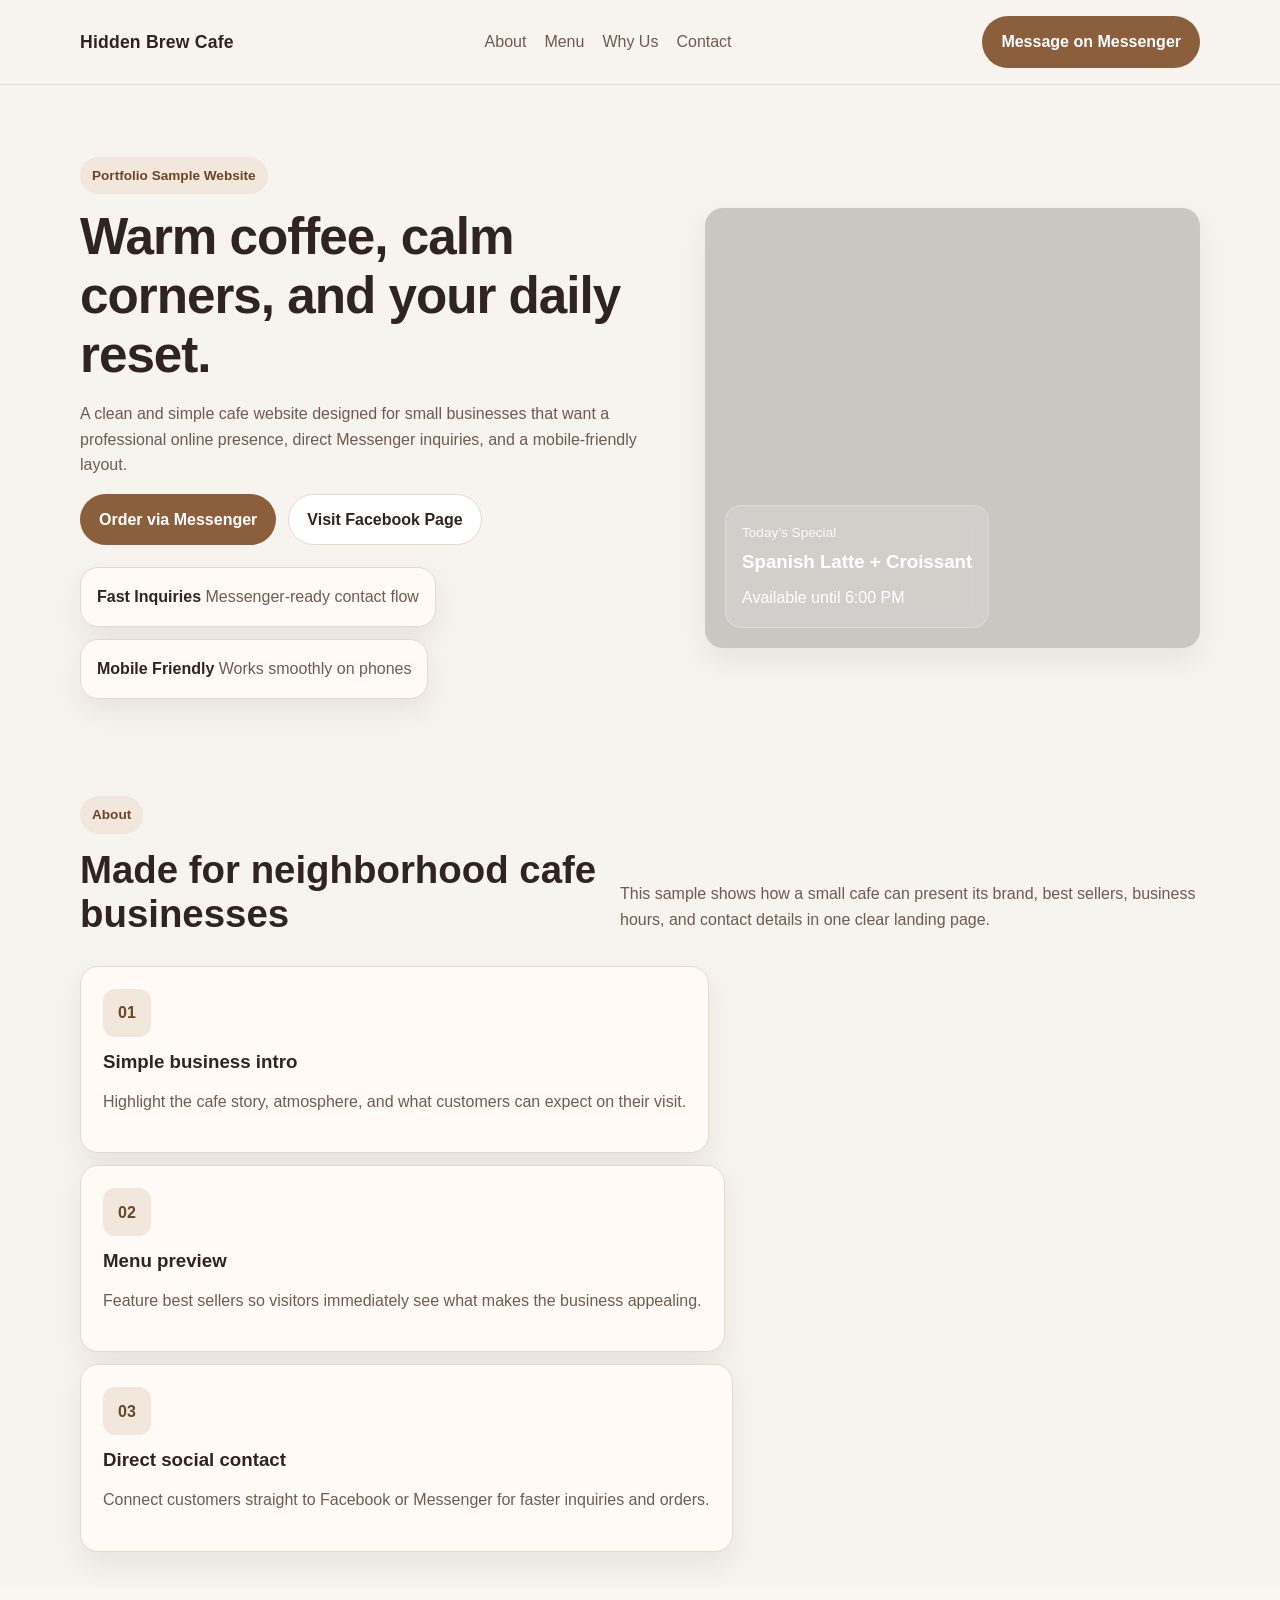
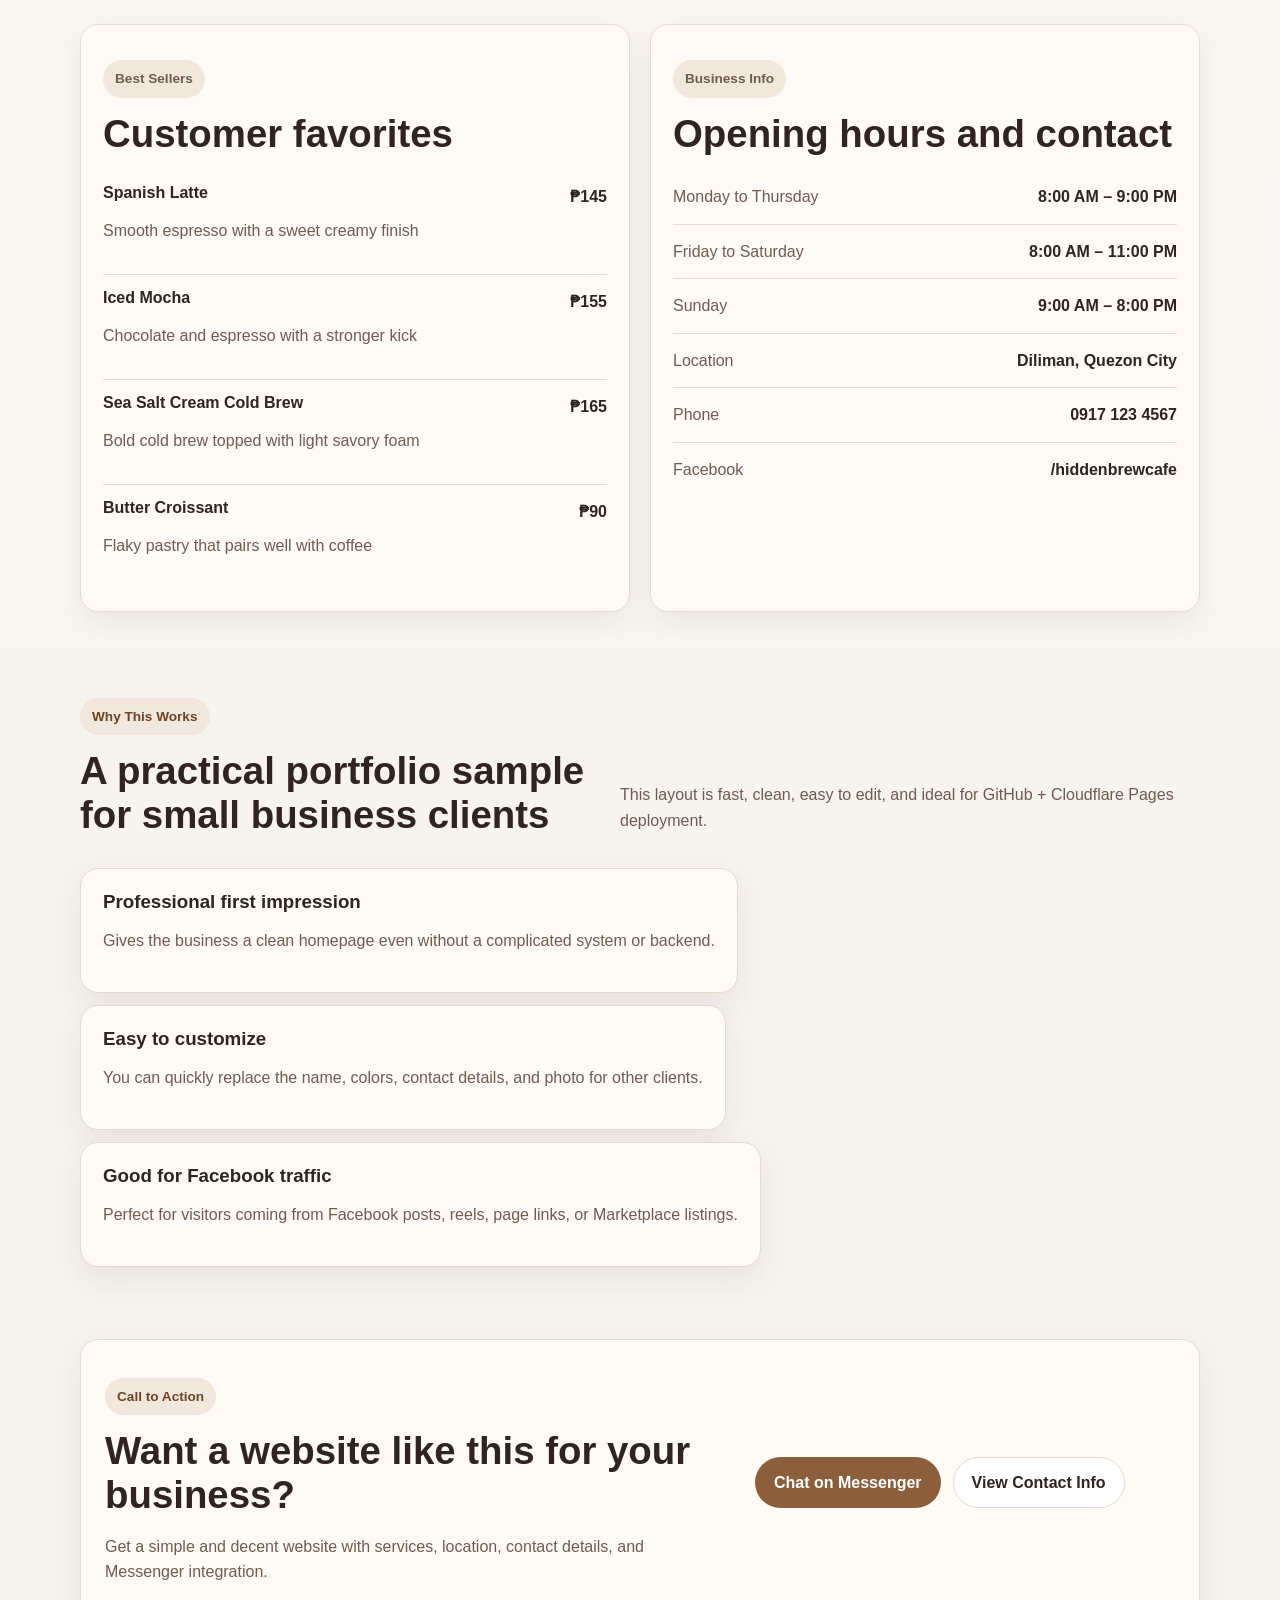
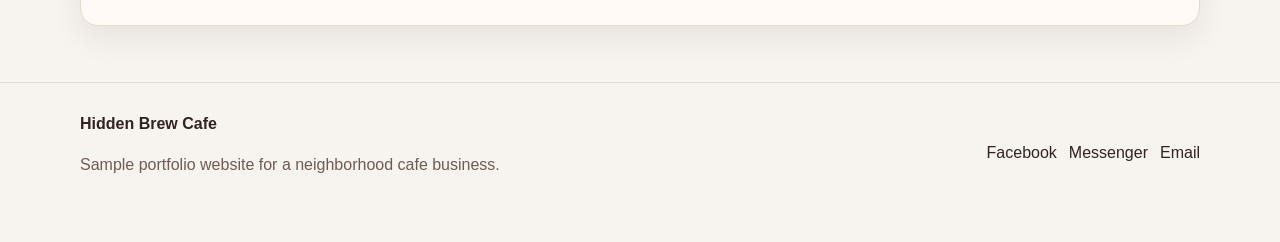
==== index-1.html @ 52b4b799 "Add files via upload" ====
<!DOCTYPE html>
<html lang="en">
<head>
  <meta charset="UTF-8" />
  <meta name="viewport" content="width=device-width, initial-scale=1.0" />
  <title>Hidden Brew Cafe | Sample Website</title>
  <meta name="description" content="Simple small business website sample for a cafe." />
  <link rel="stylesheet" href="style.css" />
</head>
<body>
  <header class="site-header">
    <div class="container nav">
      <a href="#" class="brand">Hidden Brew Cafe</a>

      <button class="menu-toggle" id="menuToggle" aria-label="Toggle menu" aria-expanded="false">
        ☰
      </button>

      <nav class="nav-links" id="navLinks">
        <a href="#about">About</a>
        <a href="#menu">Menu</a>
        <a href="#features">Why Us</a>
        <a href="#contact">Contact</a>
      </nav>

      <a class="btn btn-primary desktop-cta" href="https://m.me/yourpagehere" target="_blank" rel="noopener noreferrer">
        Message on Messenger
      </a>
    </div>
  </header>

  <main>
    <section class="hero">
      <div class="container hero-grid">
        <div class="hero-copy">
          <span class="eyebrow">Portfolio Sample Website</span>
          <h1>Warm coffee, calm corners, and your daily reset.</h1>
          <p class="lead">
            A clean and simple cafe website designed for small businesses that want a professional online presence,
            direct Messenger inquiries, and a mobile-friendly layout.
          </p>

          <div class="hero-actions">
            <a class="btn btn-primary" href="https://m.me/yourpagehere" target="_blank" rel="noopener noreferrer">
              Order via Messenger
            </a>
            <a class="btn btn-secondary" href="https://facebook.com/yourpagehere" target="_blank" rel="noopener noreferrer">
              Visit Facebook Page
            </a>
          </div>

          <div class="hero-stats">
            <div class="stat-card">
              <strong>Fast Inquiries</strong>
              <span>Messenger-ready contact flow</span>
            </div>
            <div class="stat-card">
              <strong>Mobile Friendly</strong>
              <span>Works smoothly on phones</span>
            </div>
          </div>
        </div>

        <div class="hero-visual">
          <div class="visual-card">
            <div class="visual-overlay">
              <p class="overlay-label">Today’s Special</p>
              <h3>Spanish Latte + Croissant</h3>
              <span>Available until 6:00 PM</span>
            </div>
          </div>
        </div>
      </div>
    </section>

    <section class="section" id="about">
      <div class="container">
        <div class="section-heading">
          <div>
            <p class="section-label">About</p>
            <h2>Made for neighborhood cafe businesses</h2>
          </div>
          <p class="section-text">
            This sample shows how a small cafe can present its brand, best sellers, business hours,
            and contact details in one clear landing page.
          </p>
        </div>

        <div class="cards three-grid">
          <article class="card">
            <div class="icon-box">01</div>
            <h3>Simple business intro</h3>
            <p>Highlight the cafe story, atmosphere, and what customers can expect on their visit.</p>
          </article>

          <article class="card">
            <div class="icon-box">02</div>
            <h3>Menu preview</h3>
            <p>Feature best sellers so visitors immediately see what makes the business appealing.</p>
          </article>

          <article class="card">
            <div class="icon-box">03</div>
            <h3>Direct social contact</h3>
            <p>Connect customers straight to Facebook or Messenger for faster inquiries and orders.</p>
          </article>
        </div>
      </div>
    </section>

    <section class="section alt-section" id="menu">
      <div class="container two-grid">
        <div class="card">
          <p class="section-label">Best Sellers</p>
          <h2>Customer favorites</h2>

          <div class="menu-list">
            <div class="menu-item">
              <div>
                <h4>Spanish Latte</h4>
                <p>Smooth espresso with a sweet creamy finish</p>
              </div>
              <strong>₱145</strong>
            </div>

            <div class="menu-item">
              <div>
                <h4>Iced Mocha</h4>
                <p>Chocolate and espresso with a stronger kick</p>
              </div>
              <strong>₱155</strong>
            </div>

            <div class="menu-item">
              <div>
                <h4>Sea Salt Cream Cold Brew</h4>
                <p>Bold cold brew topped with light savory foam</p>
              </div>
              <strong>₱165</strong>
            </div>

            <div class="menu-item">
              <div>
                <h4>Butter Croissant</h4>
                <p>Flaky pastry that pairs well with coffee</p>
              </div>
              <strong>₱90</strong>
            </div>
          </div>
        </div>

        <div class="card">
          <p class="section-label">Business Info</p>
          <h2>Opening hours and contact</h2>

          <ul class="info-list">
            <li><span>Monday to Thursday</span><strong>8:00 AM – 9:00 PM</strong></li>
            <li><span>Friday to Saturday</span><strong>8:00 AM – 11:00 PM</strong></li>
            <li><span>Sunday</span><strong>9:00 AM – 8:00 PM</strong></li>
            <li><span>Location</span><strong>Diliman, Quezon City</strong></li>
            <li><span>Phone</span><strong>0917 123 4567</strong></li>
            <li><span>Facebook</span><strong>/hiddenbrewcafe</strong></li>
          </ul>
        </div>
      </div>
    </section>

    <section class="section" id="features">
      <div class="container">
        <div class="section-heading">
          <div>
            <p class="section-label">Why This Works</p>
            <h2>A practical portfolio sample for small business clients</h2>
          </div>
          <p class="section-text">
            This layout is fast, clean, easy to edit, and ideal for GitHub + Cloudflare Pages deployment.
          </p>
        </div>

        <div class="cards three-grid">
          <article class="card">
            <h3>Professional first impression</h3>
            <p>Gives the business a clean homepage even without a complicated system or backend.</p>
          </article>

          <article class="card">
            <h3>Easy to customize</h3>
            <p>You can quickly replace the name, colors, contact details, and photo for other clients.</p>
          </article>

          <article class="card">
            <h3>Good for Facebook traffic</h3>
            <p>Perfect for visitors coming from Facebook posts, reels, page links, or Marketplace listings.</p>
          </article>
        </div>
      </div>
    </section>

    <section class="section cta-section">
      <div class="container">
        <div class="cta-box">
          <div>
            <p class="section-label">Call to Action</p>
            <h2>Want a website like this for your business?</h2>
            <p class="section-text">
              Get a simple and decent website with services, location, contact details, and Messenger integration.
            </p>
          </div>

          <div class="cta-actions">
            <a class="btn btn-primary" href="https://m.me/yourpagehere" target="_blank" rel="noopener noreferrer">
              Chat on Messenger
            </a>
            <a class="btn btn-secondary" href="#contact">
              View Contact Info
            </a>
          </div>
        </div>
      </div>
    </section>
  </main>

  <footer class="site-footer" id="contact">
    <div class="container footer-wrap">
      <div>
        <strong>Hidden Brew Cafe</strong>
        <p>Sample portfolio website for a neighborhood cafe business.</p>
      </div>

      <div class="footer-links">
        <a href="https://facebook.com/yourpagehere" target="_blank" rel="noopener noreferrer">Facebook</a>
        <a href="https://m.me/yourpagehere" target="_blank" rel="noopener noreferrer">Messenger</a>
        <a href="mailto:hello@example.com">Email</a>
      </div>
    </div>
  </footer>

  <script src="script.js"></script>
</body>
</html>
---- style.css ----
:root {
  --bg: #f7f3ee;
  --surface: #fffaf5;
  --surface-2: #f1e7dc;
  --text: #2f241f;
  --muted: #6e5c52;
  --accent: #8b5e3c;
  --accent-dark: #6c4528;
  --line: #e6dace;
  --shadow: 0 12px 30px rgba(47, 36, 31, 0.08);
  --radius: 18px;
  --max-width: 1120px;
}

* {
  box-sizing: border-box;
}

html {
  scroll-behavior: smooth;
}

body {
  margin: 0;
  font-family: Arial, Helvetica, sans-serif;
  background: var(--bg);
  color: var(--text);
  line-height: 1.6;
}

a {
  color: inherit;
  text-decoration: none;
}

.container {
  width: min(92%, var(--max-width));
  margin: 0 auto;
}

.site-header {
  position: sticky;
  top: 0;
  z-index: 100;
  background: rgba(247, 243, 238, 0.94);
  backdrop-filter: blur(10px);
  border-bottom: 1px solid var(--line);
}

.nav {
  display: flex;
  align-items: center;
  justify-content: space-between;
  gap: 16px;
  padding: 16px 0;
}

.brand {
  font-size: 1.1rem;
  font-weight: 700;
  letter-spacing: 0.2px;
}

.nav-links {
  display: flex;
  align-items: center;
  gap: 18px;
  color: var(--muted);
}

.nav-links a:hover,
.footer-links a:hover {
  color: var(--accent);
}

.menu-toggle {
  display: none;
  border: 1px solid var(--line);
  background: white;
  border-radius: 12px;
  padding: 10px 12px;
  font-size: 1rem;
  cursor: pointer;
}

.btn {
  display: inline-flex;
  align-items: center;
  justify-content: center;
  padding: 12px 18px;
  border-radius: 999px;
  font-weight: 700;
  border: 1px solid transparent;
  transition: 0.2s ease;
}

.btn-primary {
  background: var(--accent);
  color: white;
}

.btn-primary:hover {
  background: var(--accent-dark);
}

.btn-secondary {
  background: white;
  border-color: var(--line);
}

.btn-secondary:hover {
  border-color: var(--accent);
  color: var(--accent);
}

.hero {
  padding: 72px 0 48px;
}

.hero-grid,
.two-grid,
.three-grid,
.cta-box,
.footer-wrap,
.section-heading {
  display: grid;
  gap: 20px;
}

.hero-grid {
  grid-template-columns: 1.1fr 0.9fr;
  align-items: center;
}

.eyebrow,
.section-label {
  display: inline-block;
  padding: 8px 12px;
  border-radius: 999px;
  background: var(--surface-2);
  color: var(--accent-dark);
  font-size: 0.85rem;
  font-weight: 700;
  margin-bottom: 14px;
}

h1, h2, h3, h4 {
  margin: 0 0 12px;
  line-height: 1.15;
}

h1 {
  font-size: clamp(2.2rem, 4vw, 4.4rem);
  letter-spacing: -1px;
}

h2 {
  font-size: clamp(1.8rem, 3vw, 2.6rem);
}

.lead,
.section-text,
.card p,
.menu-item p,
.info-list span,
.site-footer p,
.stat-card span {
  color: var(--muted);
}

.hero-actions,
.hero-stats,
.cards,
.cta-actions,
.footer-links {
  display: flex;
  gap: 12px;
  flex-wrap: wrap;
}

.hero-stats {
  margin-top: 22px;
}

.stat-card,
.card,
.cta-box {
  background: var(--surface);
  border: 1px solid var(--line);
  border-radius: var(--radius);
  box-shadow: var(--shadow);
}

.stat-card {
  padding: 16px;
  min-width: 190px;
}

.hero-visual .visual-card {
  min-height: 440px;
  border-radius: var(--radius);
  overflow: hidden;
  box-shadow: var(--shadow);
  background:
    linear-gradient(rgba(0, 0, 0, 0.18), rgba(0, 0, 0, 0.18)),
    url("https://images.unsplash.com/photo-1509042239860-f550ce710b93?auto=format&fit=crop&w=1200&q=80") center/cover;
  display: flex;
  align-items: flex-end;
}

.visual-overlay {
  margin: 20px;
  padding: 16px;
  border-radius: 16px;
  color: white;
  background: rgba(255, 255, 255, 0.14);
  backdrop-filter: blur(8px);
  border: 1px solid rgba(255, 255, 255, 0.26);
}

.overlay-label {
  margin: 0 0 8px;
  font-size: 0.85rem;
  opacity: 0.9;
}

.section {
  padding: 36px 0;
}

.alt-section {
  background: rgba(255, 255, 255, 0.3);
}

.section-heading {
  grid-template-columns: 1fr auto;
  align-items: end;
  margin-bottom: 18px;
}

.section-text {
  max-width: 580px;
}

.two-grid {
  grid-template-columns: repeat(2, 1fr);
}

.three-grid {
  grid-template-columns: repeat(3, 1fr);
}

.card {
  padding: 22px;
}

.icon-box {
  width: 48px;
  height: 48px;
  display: grid;
  place-items: center;
  border-radius: 12px;
  background: var(--surface-2);
  color: var(--accent-dark);
  font-weight: 700;
  margin-bottom: 14px;
}

.menu-list {
  margin-top: 14px;
}

.menu-item,
.info-list li {
  display: flex;
  justify-content: space-between;
  gap: 14px;
  padding: 14px 0;
  border-bottom: 1px solid var(--line);
}

.menu-item:last-child,
.info-list li:last-child {
  border-bottom: none;
}

.info-list {
  list-style: none;
  padding: 0;
  margin: 14px 0 0;
}

.cta-section {
  padding-bottom: 56px;
}

.cta-box {
  grid-template-columns: 1.2fr 0.8fr;
  align-items: center;
  padding: 24px;
}

.site-footer {
  border-top: 1px solid var(--line);
  padding: 28px 0 48px;
}

.footer-wrap {
  grid-template-columns: 1fr auto;
  align-items: center;
}

.footer-links {
  justify-content: flex-end;
}

@media (max-width: 900px) {
  .hero-grid,
  .two-grid,
  .three-grid,
  .cta-box,
  .footer-wrap,
  .section-heading {
    grid-template-columns: 1fr;
  }

  .nav {
    flex-wrap: wrap;
  }

  .desktop-cta {
    display: none;
  }

  .menu-toggle {
    display: inline-flex;
    margin-left: auto;
  }

  .nav-links {
    display: none;
    width: 100%;
    flex-direction: column;
    align-items: flex-start;
    background: var(--surface);
    padding: 12px;
    border: 1px solid var(--line);
    border-radius: 14px;
  }

  .nav-links.active {
    display: flex;
  }

  .hero {
    padding-top: 40px;
  }

  .hero-visual .visual-card {
    min-height: 320px;
  }

  .footer-links {
    justify-content: flex-start;
  }
}
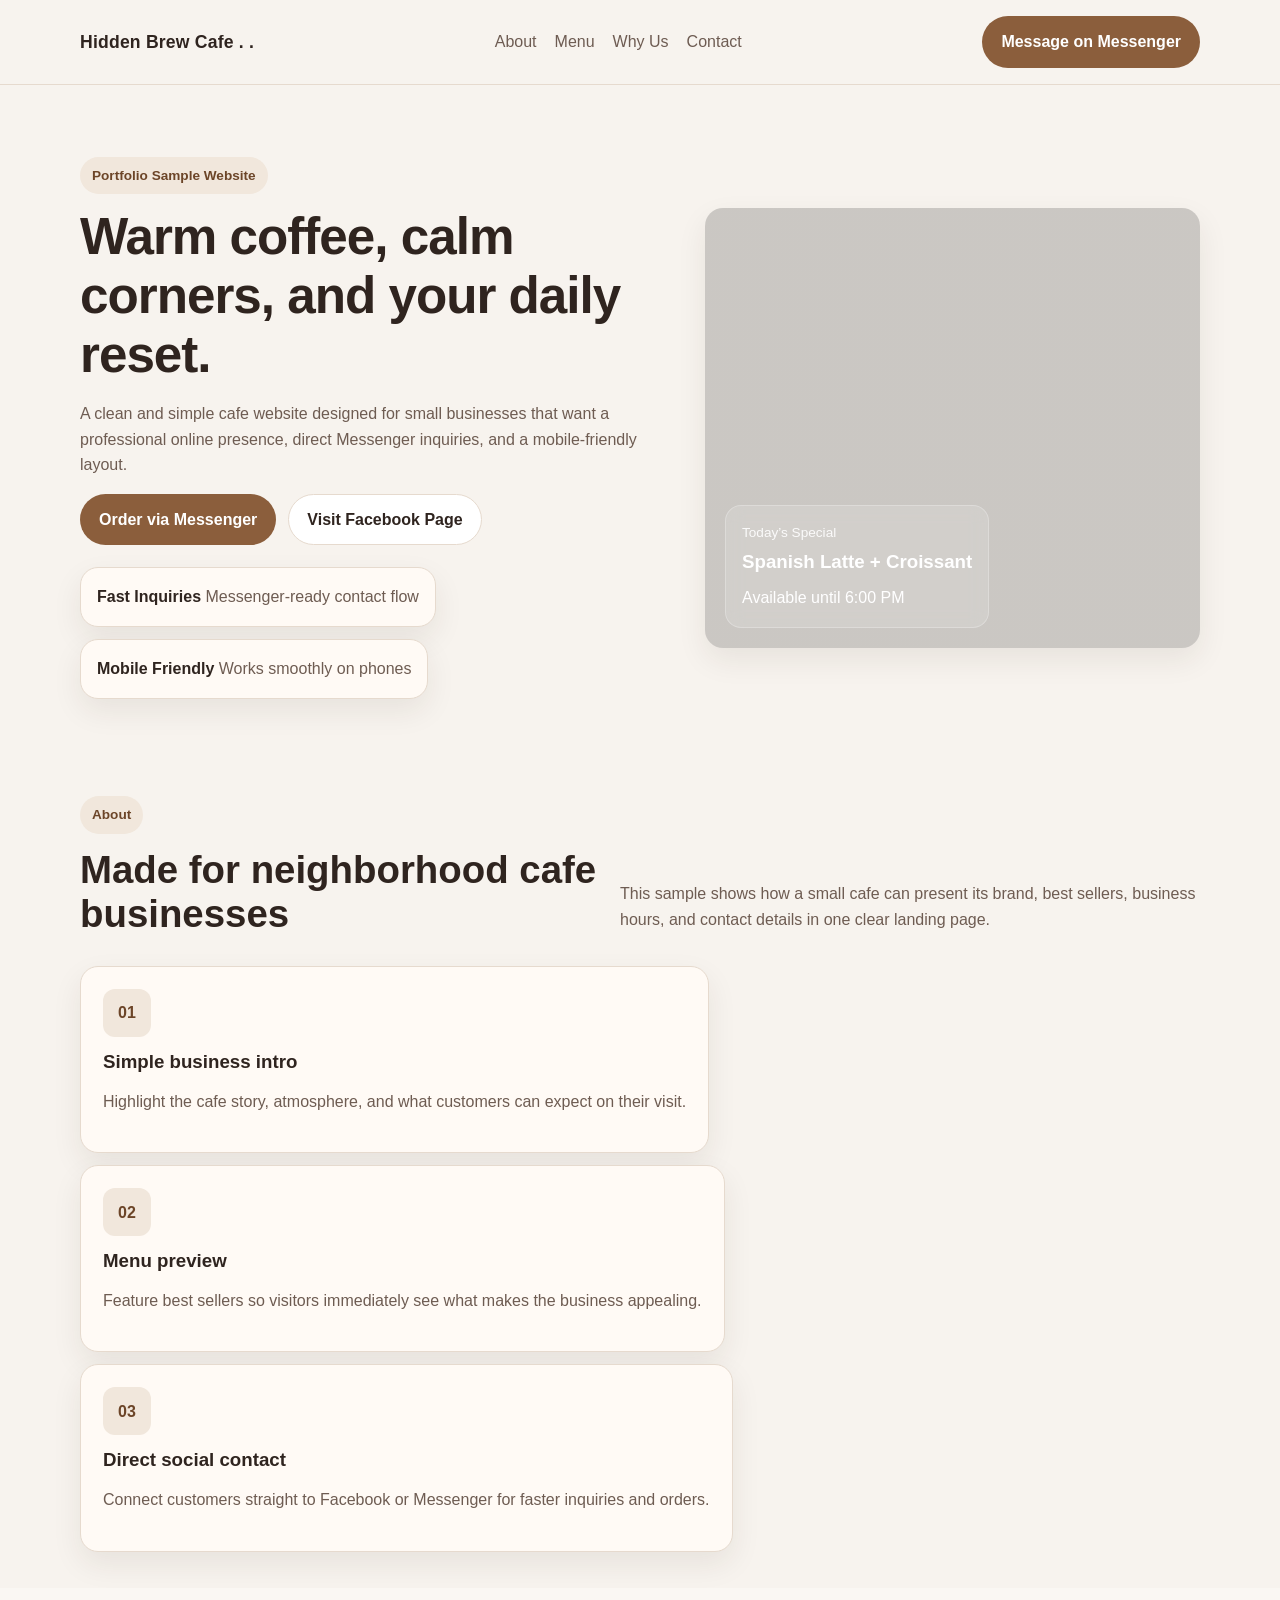
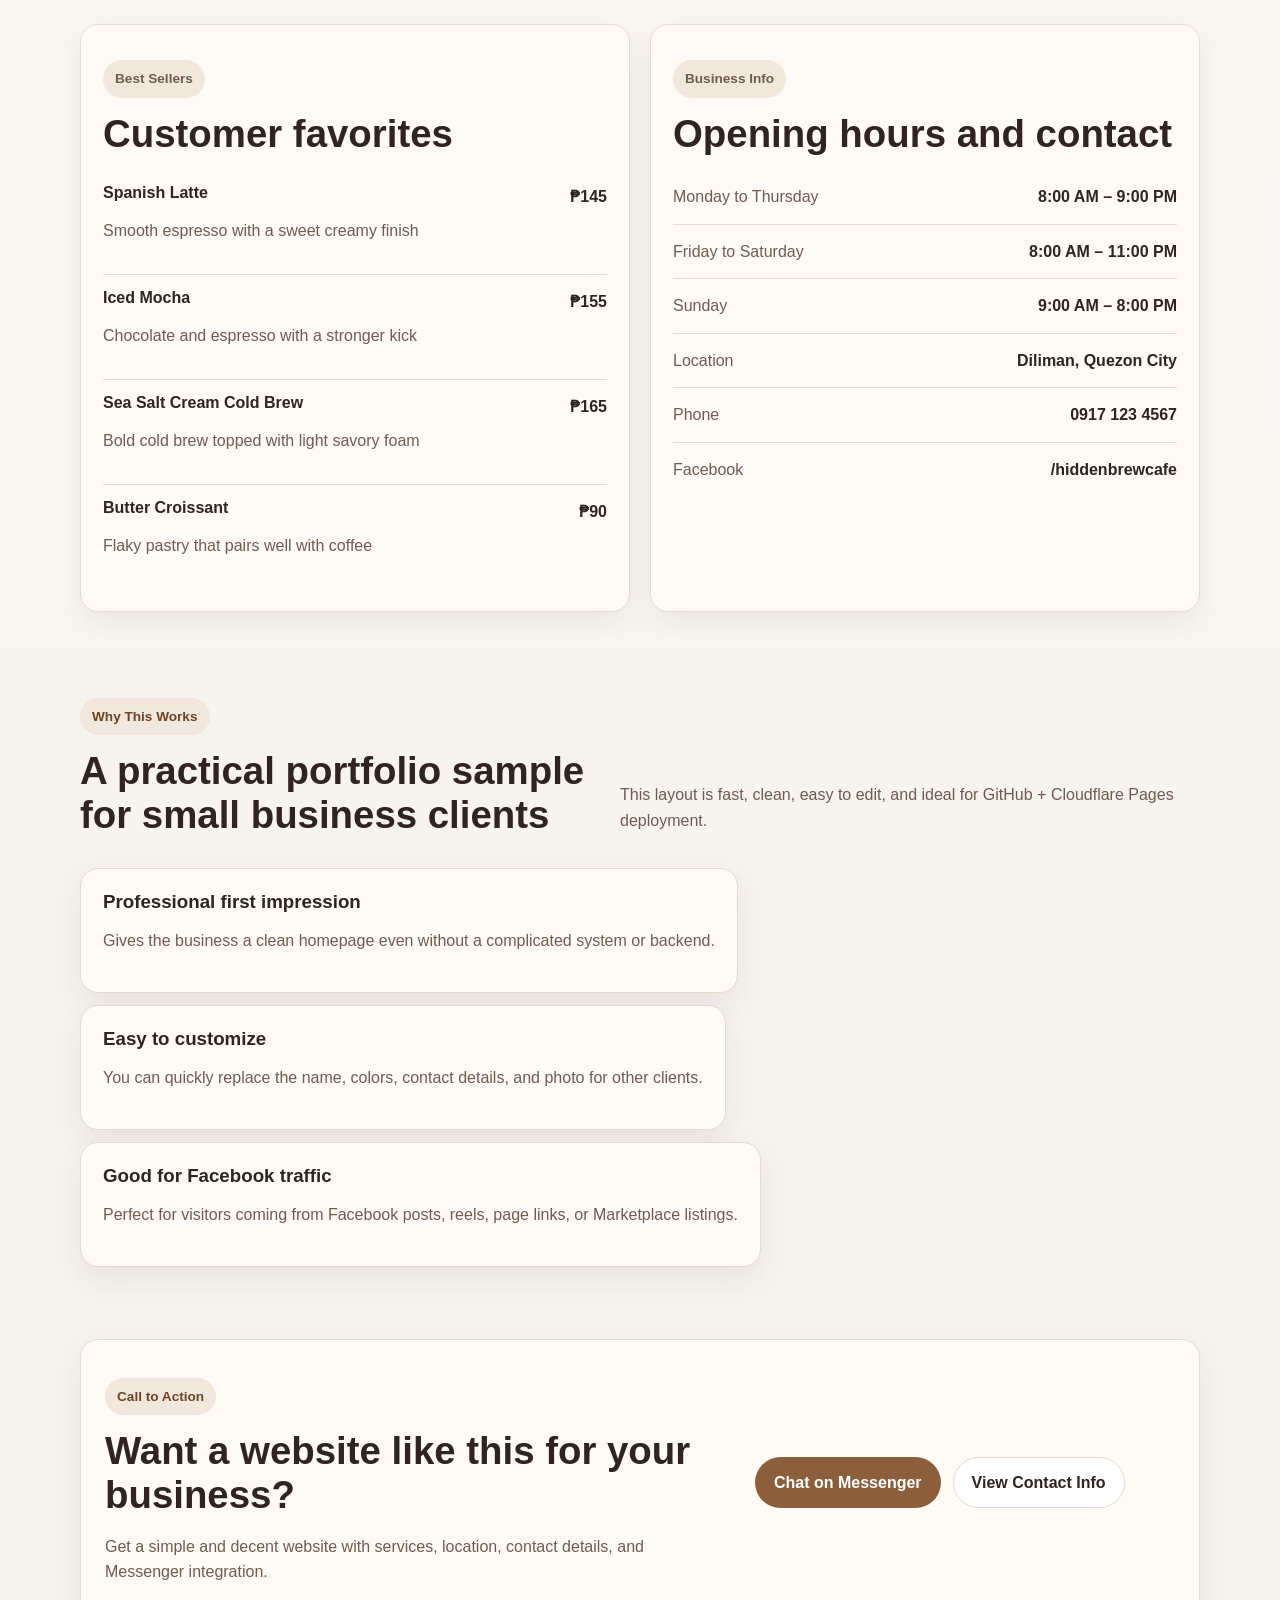
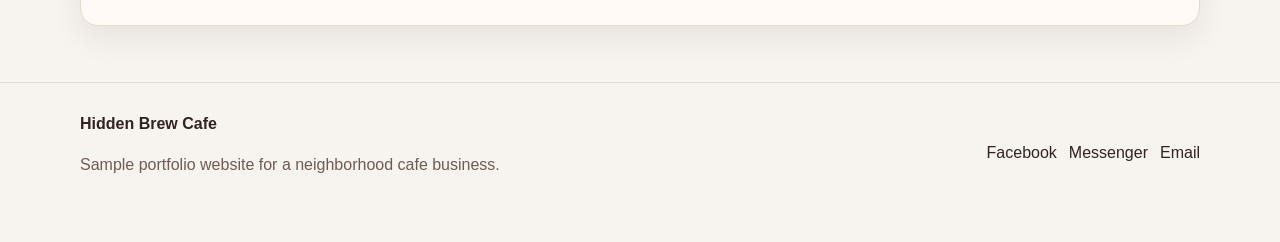
==== commit aa7a5adc: "Rename index.html to index-1.html" ====
--- a/index-1.html
+++ b/index-1.html
@@ -10,7 +10,7 @@
 <body>
   <header class="site-header">
     <div class="container nav">
-      <a href="#" class="brand">Hidden Brew Cafe</a>
+      <a href="#" class="brand">Hidden Brew Cafe . . </a>
 
       <button class="menu-toggle" id="menuToggle" aria-label="Toggle menu" aria-expanded="false">
         ☰
